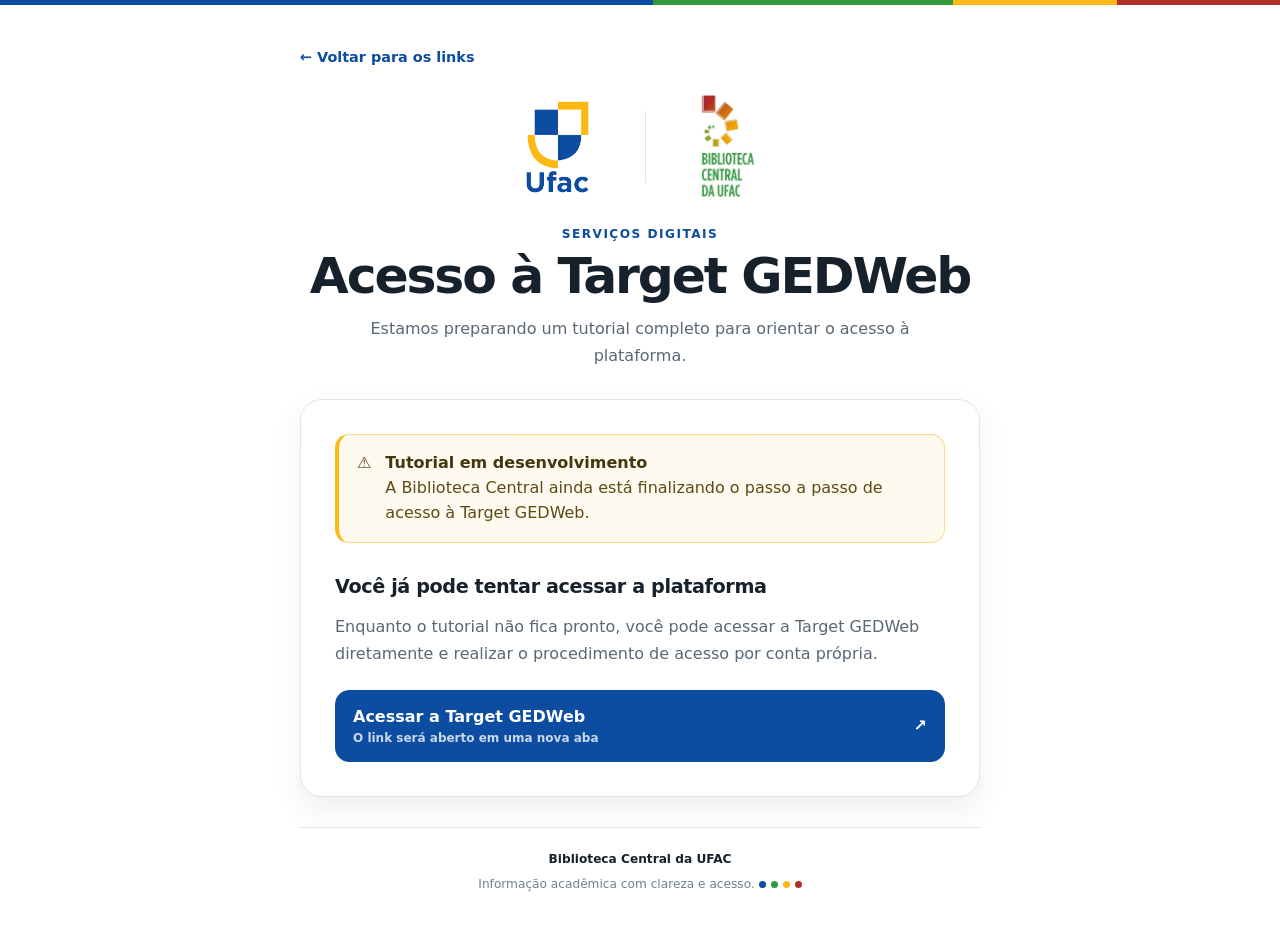
==== target.html @ b77468e0 "feat: add Target access notice page" ====
<!doctype html>
<html lang="pt-BR">
<head>
  <meta charset="utf-8" />
  <meta name="viewport" content="width=device-width, initial-scale=1" />
  <meta name="theme-color" content="#0c4da2" />
  <meta name="description" content="Orientações para acesso à plataforma Target GEDWeb pela UFAC." />
  <title>Acesso à Target | Biblioteca Central da UFAC</title>
  <link rel="stylesheet" href="./assets/site.css" />
</head>
<body>
  <div class="faixa-ufac" aria-hidden="true"><span></span><span></span><span></span><span></span></div>

  <main>
    <a class="voltar" href="./index.html">← Voltar para os links</a>

    <header class="cabecalho">
      <div class="logos" aria-label="Identidade visual da UFAC e da Biblioteca Central">
        <img class="logo logo-ufac" src="./assets/logo-ufac.png" alt="Universidade Federal do Acre" />
        <img class="logo logo-biblioteca" src="./assets/logo-biblioteca.png" alt="Biblioteca Central da UFAC" />
      </div>
      <p class="sobrelinha">Serviços digitais</p>
      <h1>Acesso à Target GEDWeb</h1>
      <p class="introducao">Estamos preparando um tutorial completo para orientar o acesso à plataforma.</p>
    </header>

    <section class="painel conteudo" aria-labelledby="titulo-aviso">
      <div class="aviso">
        <span aria-hidden="true">⚠</span>
        <div>
          <strong id="titulo-aviso">Tutorial em desenvolvimento</strong><br />
          A Biblioteca Central ainda está finalizando o passo a passo de acesso à Target GEDWeb.
        </div>
      </div>

      <h2>Você já pode tentar acessar a plataforma</h2>
      <p>
        Enquanto o tutorial não fica pronto, você pode acessar a Target GEDWeb diretamente e realizar o procedimento de acesso por conta própria.
      </p>

      <div class="acoes">
        <a class="botao" href="https://gedweb.com.br/ufac/" target="_blank" rel="noopener noreferrer">
          <span>Acessar a Target GEDWeb<small>O link será aberto em uma nova aba</small></span>
          <span aria-hidden="true">↗</span>
        </a>
      </div>
    </section>

    <footer>
      <strong>Biblioteca Central da UFAC</strong><br />
      Informação acadêmica com clareza e acesso.
      <div class="cores" aria-hidden="true"><i></i><i></i><i></i><i></i></div>
    </footer>
  </main>
</body>
</html>
---- assets/site.css ----
:root {
  --azul: #0c4da2;
  --verde: #32993d;
  --amarelo: #fdb813;
  --vermelho: #b03025;
  --texto: #17212b;
  --texto-secundario: #5a6774;
  --borda: #dfe6ee;
  --fundo-suave: #f7f9fc;
  --branco: #ffffff;
  --raio: 18px;
  --sombra: 0 12px 30px rgba(23, 50, 77, 0.08);
}

* { box-sizing: border-box; }
html { background: var(--branco); color-scheme: light; }
body {
  margin: 0;
  min-height: 100svh;
  background: var(--branco);
  color: var(--texto);
  font-family: Inter, ui-sans-serif, system-ui, -apple-system, BlinkMacSystemFont, "Segoe UI", sans-serif;
  -webkit-font-smoothing: antialiased;
}
a { color: inherit; text-decoration: none; }

.faixa-ufac {
  display: grid;
  grid-template-columns: 5fr 2.3fr 1.25fr 1.25fr;
  width: 100%;
  height: 5px;
}
.faixa-ufac span:nth-child(1) { background: var(--azul); }
.faixa-ufac span:nth-child(2) { background: var(--verde); }
.faixa-ufac span:nth-child(3) { background: var(--amarelo); }
.faixa-ufac span:nth-child(4) { background: var(--vermelho); }

main {
  width: min(100% - 32px, 680px);
  margin-inline: auto;
  padding: 42px 0 34px;
}

.cabecalho { text-align: center; }
.logos {
  display: flex;
  align-items: center;
  justify-content: center;
  gap: 24px;
  min-height: 116px;
  margin-bottom: 22px;
}
.logos::before {
  content: "";
  order: 2;
  width: 1px;
  height: 72px;
  background: var(--borda);
}
.logo { display: block; object-fit: contain; }
.logo-ufac { order: 1; width: 126px; max-height: 100px; }
.logo-biblioteca { order: 3; width: 116px; max-height: 110px; }

.sobrelinha {
  margin: 0 0 9px;
  color: var(--azul);
  font-size: 0.76rem;
  font-weight: 800;
  letter-spacing: 0.12em;
  text-transform: uppercase;
}
h1 {
  margin: 0;
  font-size: clamp(2rem, 7vw, 3.15rem);
  line-height: 1.04;
  letter-spacing: -0.042em;
  text-wrap: balance;
}
.introducao {
  max-width: 560px;
  margin: 14px auto 0;
  color: var(--texto-secundario);
  font-size: 1rem;
  line-height: 1.65;
}

.secao-titulo {
  display: flex;
  align-items: center;
  gap: 10px;
  margin: 34px 0 12px;
  color: #354351;
  font-size: 0.82rem;
  font-weight: 800;
  letter-spacing: 0.04em;
  text-transform: uppercase;
}
.secao-titulo::before {
  content: "";
  width: 24px;
  height: 3px;
  border-radius: 999px;
  background: var(--verde);
}

.links { display: grid; gap: 12px; }
.cartao {
  position: relative;
  display: grid;
  grid-template-columns: 48px 1fr auto;
  gap: 14px;
  align-items: center;
  min-height: 80px;
  padding: 14px 16px;
  overflow: hidden;
  border: 1px solid var(--borda);
  border-radius: var(--raio);
  background: var(--branco);
  transition: transform 160ms ease, border-color 160ms ease, box-shadow 160ms ease, background 160ms ease;
}
.cartao::before {
  content: "";
  position: absolute;
  inset: 0 auto 0 0;
  width: 4px;
  background: transparent;
  transition: background 160ms ease;
}
.cartao:hover {
  transform: translateY(-2px);
  border-color: rgba(12, 77, 162, 0.35);
  box-shadow: var(--sombra);
}
.cartao:hover::before { background: var(--verde); }
.cartao:focus-visible,
.botao:focus-visible,
.voltar:focus-visible {
  outline: 3px solid rgba(12, 77, 162, 0.22);
  outline-offset: 3px;
}
.icone {
  width: 48px;
  height: 48px;
  display: grid;
  place-items: center;
  border-radius: 14px;
  background: var(--fundo-suave);
  color: var(--azul);
}
.icone svg {
  width: 23px;
  height: 23px;
  fill: none;
  stroke: currentColor;
  stroke-width: 1.8;
  stroke-linecap: round;
  stroke-linejoin: round;
}
.texto strong { display: block; font-size: 0.99rem; line-height: 1.3; }
.texto span {
  display: block;
  margin-top: 4px;
  color: var(--texto-secundario);
  font-size: 0.82rem;
  line-height: 1.45;
}
.seta { color: var(--azul); font-size: 1.2rem; line-height: 1; }

.voltar {
  display: inline-flex;
  align-items: center;
  gap: 8px;
  margin-bottom: 24px;
  color: var(--azul);
  font-size: 0.9rem;
  font-weight: 750;
}

.painel {
  margin-top: 30px;
  padding: clamp(22px, 5vw, 34px);
  border: 1px solid var(--borda);
  border-radius: 22px;
  background: var(--branco);
  box-shadow: var(--sombra);
}
.aviso {
  display: flex;
  gap: 14px;
  align-items: flex-start;
  padding: 16px 18px;
  border: 1px solid rgba(253, 184, 19, 0.48);
  border-left: 4px solid var(--amarelo);
  border-radius: 14px;
  background: #fffaf0;
  color: #5e4a14;
  line-height: 1.55;
}
.aviso strong { color: #44360e; }

.conteudo { color: var(--texto-secundario); line-height: 1.7; }
.conteudo p { margin: 0 0 16px; }
.conteudo h2 {
  margin: 28px 0 10px;
  color: var(--texto);
  font-size: 1.2rem;
  letter-spacing: -0.02em;
}
.lista-requisitos {
  margin: 12px 0 0;
  padding-left: 1.25rem;
}
.lista-requisitos li { margin: 8px 0; }

.prazo {
  margin-top: 22px;
  padding: 16px 18px;
  border-left: 4px solid var(--verde);
  border-radius: 0 12px 12px 0;
  background: rgba(50, 153, 61, 0.08);
  color: #285d2e;
  line-height: 1.55;
}

.acoes {
  display: grid;
  gap: 12px;
  margin-top: 22px;
}
.botao {
  display: flex;
  align-items: center;
  justify-content: space-between;
  gap: 16px;
  padding: 15px 17px;
  border: 1px solid var(--azul);
  border-radius: 14px;
  background: var(--azul);
  color: var(--branco);
  font-weight: 800;
  line-height: 1.35;
  transition: transform 160ms ease, background 160ms ease, border-color 160ms ease;
}
.botao:hover { transform: translateY(-2px); background: #0a438e; border-color: #0a438e; }
.botao.secundario {
  border-color: var(--borda);
  background: var(--branco);
  color: var(--azul);
}
.botao.secundario:hover { background: var(--fundo-suave); border-color: rgba(12, 77, 162, 0.35); }
.botao small {
  display: block;
  margin-top: 3px;
  color: inherit;
  opacity: 0.78;
  font-size: 0.75rem;
  font-weight: 600;
}

footer {
  margin-top: 30px;
  padding-top: 22px;
  border-top: 1px solid var(--borda);
  text-align: center;
  color: #74808c;
  font-size: 0.76rem;
  line-height: 1.6;
}
footer strong { color: var(--texto); font-weight: 750; }
.cores { display: inline-flex; gap: 5px; margin-top: 11px; }
.cores i { display: block; width: 7px; height: 7px; border-radius: 50%; }
.cores i:nth-child(1) { background: var(--azul); }
.cores i:nth-child(2) { background: var(--verde); }
.cores i:nth-child(3) { background: var(--amarelo); }
.cores i:nth-child(4) { background: var(--vermelho); }

@media (max-width: 520px) {
  main { width: min(100% - 24px, 680px); padding-top: 34px; }
  .logos { gap: 18px; min-height: 102px; }
  .logos::before { height: 62px; }
  .logo-ufac { width: 108px; max-height: 86px; }
  .logo-biblioteca { width: 100px; max-height: 94px; }
  .cartao { grid-template-columns: 44px 1fr auto; min-height: 76px; padding: 13px 14px; gap: 12px; border-radius: 16px; }
  .icone { width: 44px; height: 44px; border-radius: 13px; }
  .texto span { font-size: 0.79rem; }
  .painel { padding: 20px 17px; border-radius: 18px; }
}

@media (prefers-reduced-motion: reduce) {
  *, *::before, *::after { transition: none !important; }
}
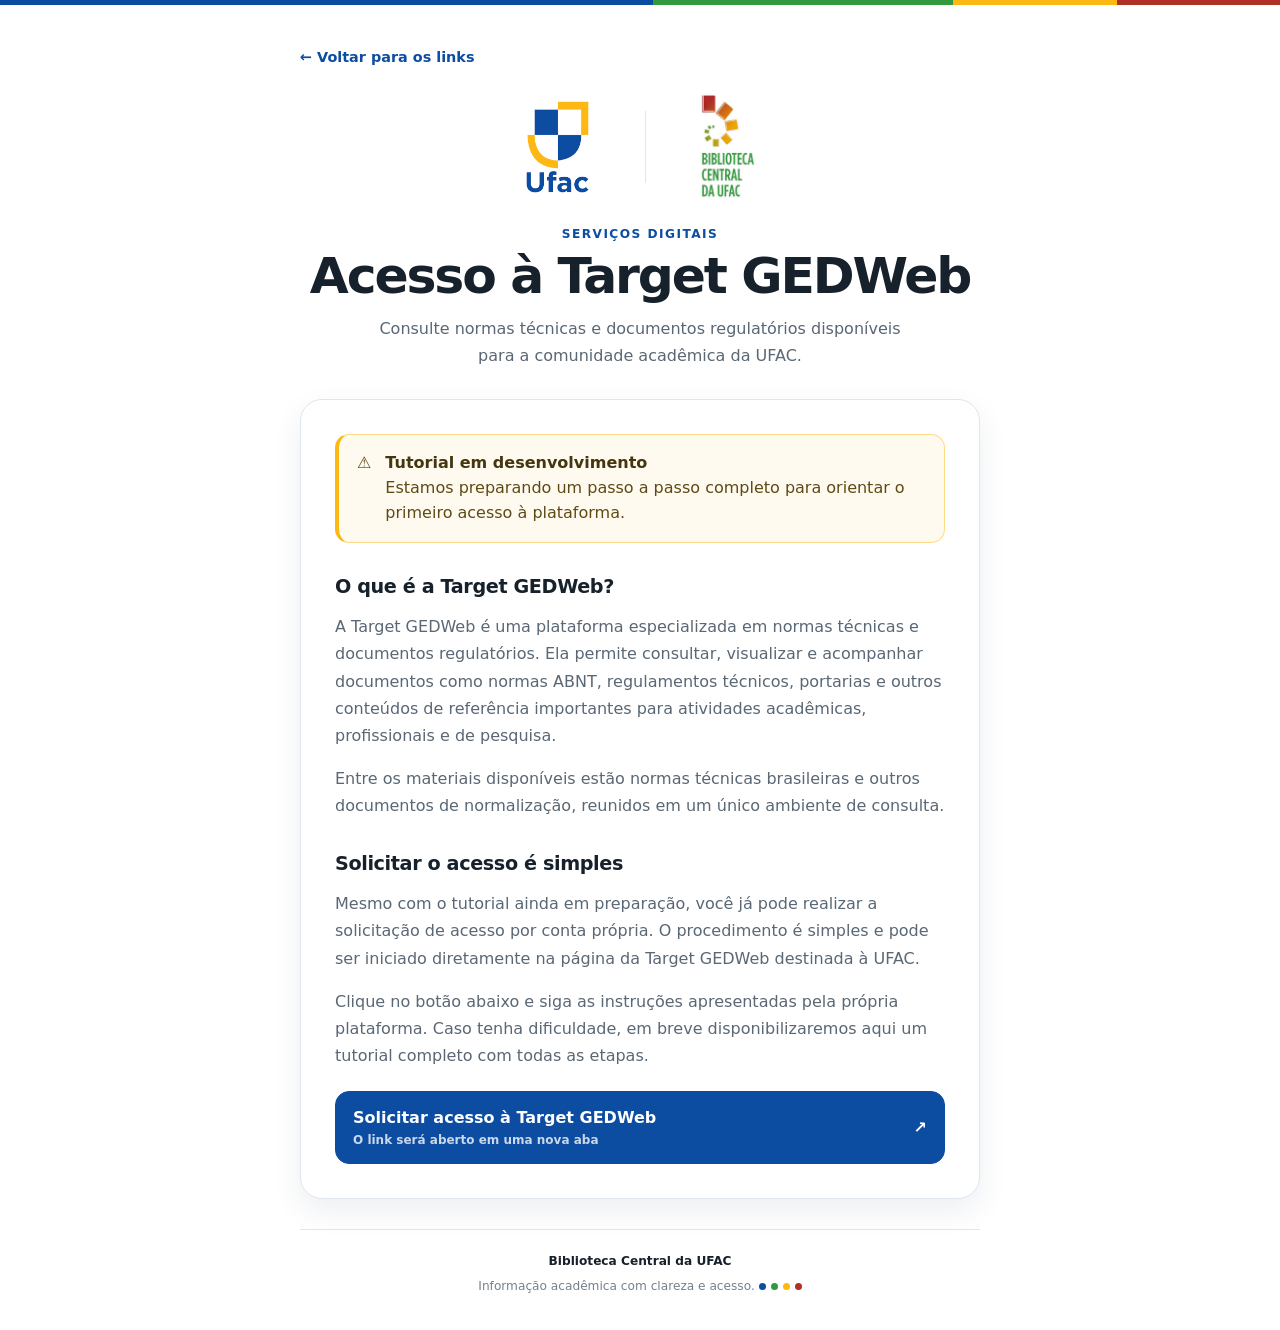
==== commit 53fcf355: "Melhora texto informativo sobre a Target GEDWeb" ====
--- a/target.html
+++ b/target.html
@@ -21,7 +21,7 @@
       </div>
       <p class="sobrelinha">Serviços digitais</p>
       <h1>Acesso à Target GEDWeb</h1>
-      <p class="introducao">Estamos preparando um tutorial completo para orientar o acesso à plataforma.</p>
+      <p class="introducao">Consulte normas técnicas e documentos regulatórios disponíveis para a comunidade acadêmica da UFAC.</p>
     </header>
 
     <section class="painel conteudo" aria-labelledby="titulo-aviso">
@@ -29,18 +29,29 @@
         <span aria-hidden="true">⚠</span>
         <div>
           <strong id="titulo-aviso">Tutorial em desenvolvimento</strong><br />
-          A Biblioteca Central ainda está finalizando o passo a passo de acesso à Target GEDWeb.
+          Estamos preparando um passo a passo completo para orientar o primeiro acesso à plataforma.
         </div>
       </div>
 
-      <h2>Você já pode tentar acessar a plataforma</h2>
+      <h2>O que é a Target GEDWeb?</h2>
       <p>
-        Enquanto o tutorial não fica pronto, você pode acessar a Target GEDWeb diretamente e realizar o procedimento de acesso por conta própria.
+        A Target GEDWeb é uma plataforma especializada em normas técnicas e documentos regulatórios. Ela permite consultar, visualizar e acompanhar documentos como normas ABNT, regulamentos técnicos, portarias e outros conteúdos de referência importantes para atividades acadêmicas, profissionais e de pesquisa.
+      </p>
+      <p>
+        Entre os materiais disponíveis estão normas técnicas brasileiras e outros documentos de normalização, reunidos em um único ambiente de consulta.
+      </p>
+
+      <h2>Solicitar o acesso é simples</h2>
+      <p>
+        Mesmo com o tutorial ainda em preparação, você já pode realizar a solicitação de acesso por conta própria. O procedimento é simples e pode ser iniciado diretamente na página da Target GEDWeb destinada à UFAC.
+      </p>
+      <p>
+        Clique no botão abaixo e siga as instruções apresentadas pela própria plataforma. Caso tenha dificuldade, em breve disponibilizaremos aqui um tutorial completo com todas as etapas.
       </p>
 
       <div class="acoes">
         <a class="botao" href="https://gedweb.com.br/ufac/" target="_blank" rel="noopener noreferrer">
-          <span>Acessar a Target GEDWeb<small>O link será aberto em uma nova aba</small></span>
+          <span>Solicitar acesso à Target GEDWeb<small>O link será aberto em uma nova aba</small></span>
           <span aria-hidden="true">↗</span>
         </a>
       </div>
